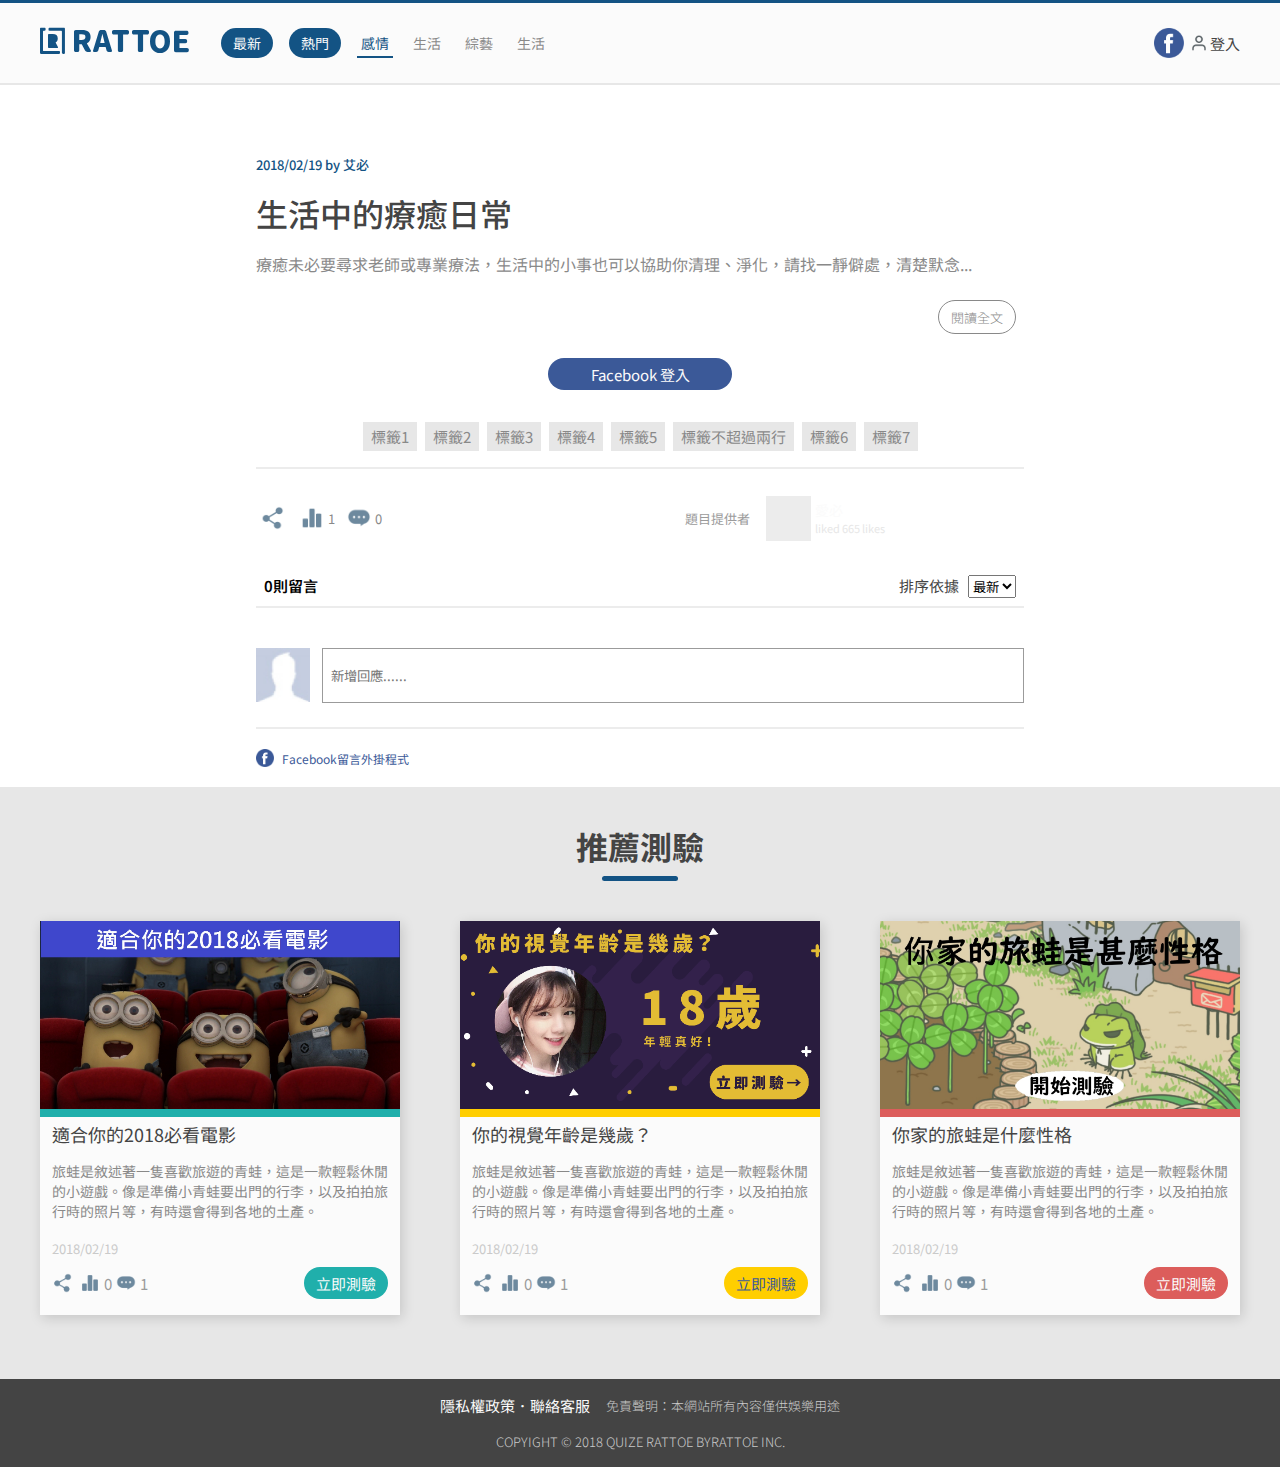
==== content.html @ cff1112a "電腦版樣式大致完成" ====
<!DOCTYPE html>
<html lang="zh-Hant-TW">
<head>
    <meta charset="UTF-8">
    <meta http-equiv="X-UA-Compatible" content="IE=edge">
    <meta name="viewport" content="width=device-width, initial-scale=1.0">
    <title>inner</title>
    <link rel="stylesheet" href="./css/index.css" />
    <link rel="stylesheet" href="./css/content.css" />
    <script src="https://ajax.googleapis.com/ajax/libs/jquery/1.11.3/jquery.min.js"></script>
</head>
<body>
    
    <header id="pageHeader"></header>
    <main class="inner-content">
        <div class="article-area">
            <div class="img-frame">
                <img src="./image/assets/pic_l.png" alt="">
            </div>
            <div class="content-info">
                <div class="date">2018/02/19 by 艾必</div>
                <h2>生活中的療癒日常</h2>
                <p>療癒未必要尋求老師或專業療法，生活中的小事也可以協助你清理、淨化，請找一靜僻處，清楚默念...</p>
                <div class="btn-area">
                    <div class="outline-btn">閱讀全文</div>
                </div>
                <div class="btn-area center">
                    <div class="solid-btn blue">Facebook 登入</div>
                </div>
                <div class="tag-area">
                    <span class="tag">標籤1</span>
                    <span class="tag">標籤2</span>
                    <span class="tag">標籤3</span>
                    <span class="tag">標籤4</span>
                    <span class="tag">標籤5</span>
                    <span class="tag">標籤不超過兩行</span>
                    <span class="tag">標籤6</span>
                    <span class="tag">標籤7</span>
                </div>
                <div class="action-area">
                    <div class="interact-btn-area">
                        <div class="fn-btn share">
                            <img src="./image/assets/share_icon.png" alt="">
                        </div>
                        <div class="fn-btn share">
                            <img src="./image/assets/rank_icon.png" alt="">
                            <span>1</span>
                        </div>
                        <div class="fn-btn share">
                            <img src="./image/assets/comments_icon.png" alt="">
                            <span>0</span>
                        </div>
                    </div>
                    <div class="provider">
                        <span class="title">題目提供者</span>
                        <div class="img-info">
                            <div class="p-icon">

                            </div>
                            <div class="name-info">
                                <div class="name">愛必</div>
                                <div class="like-btn">
                                    <span>liked</span>
                                    <span>665 likes</span>
                                </div>
                            </div>
                        </div>
                    </div>
                </div>
                <div class="review-area">
                    <div class="title-filter">
                        <div class="number">0則留言</div>
                        <div class="filter-area">
                            <span>排序依據</span>
                            <select name="" id="">
                                <option value="">最新</option>
                            </select>
                        </div>
                    </div>
                    <div class="review-list">
                        <div class="one-list">
                            <div class="img-wrap">
                                <img src="./image/assets/fb_userimg.png" alt="">
                            </div>
                            <input class="review-text" type="text" placeholder="新增回應......">
                        </div>
                    </div>
                    <div class="plugin-name">
                        <img src="./image/assets/fb_icon.png" alt="">
                        <span>Facebook留言外掛程式</span>
                    </div>
                </div>
            </div>
        </div>
        <div class="recommand-area">
            <div class="area-title">
                <h2>推薦測驗</h2>
            </div>
            <div class="main-container">
            <section class="one-section middle">
                <div class="card">
                    <div class="img-frame">
                        <img src="./image/post_cover/post_cover_05.png" alt="">
                    </div>
                    <div class="info">
                        <div class="card-title">適合你的2018必看電影</div>
                        <p class="content">
                            旅蛙是敘述著一隻喜歡旅遊的青蛙，這是一款輕鬆休閒的小遊戲。像是準備小青蛙要出門的行李，以及拍拍旅行時的照片等，有時還會得到各地的土產。
                        </p>
                        <span class="date">2018/02/19</span>
                        <div class="more-area">
                            <div class="detail-wrap">
                                <div class="action-btn">
                                    <img src="./image/assets/share_icon.png" alt="">
                                </div>
                                <div class="action-btn">
                                    <img src="./image/assets/rank_icon.png" alt="">
                                    <span>0</span>
                                </div>
                                <div class="action-btn">
                                    <img src="./image/assets/comments_icon.png" alt="">
                                    <span>1</span>
                                </div>
                            </div>
                            <div class="solid-btn">立即測驗</div>
                        </div>
                    </div>
                </div>
                <div class="card">
                    <div class="img-frame">
                        <img src="./image/post_cover/post_cover_02.png" alt="">
                    </div>
                    <div class="info">
                        <div class="card-title">你的視覺年齡是幾歲？</div>
                        <p class="content">
                            旅蛙是敘述著一隻喜歡旅遊的青蛙，這是一款輕鬆休閒的小遊戲。像是準備小青蛙要出門的行李，以及拍拍旅行時的照片等，有時還會得到各地的土產。
                        </p>
                        <span class="date">2018/02/19</span>
                        <div class="more-area">
                            <div class="detail-wrap">
                                <div class="action-btn">
                                    <img src="./image/assets/share_icon.png" alt="">
                                </div>
                                <div class="action-btn">
                                    <img src="./image/assets/rank_icon.png" alt="">
                                    <span>0</span>
                                </div>
                                <div class="action-btn">
                                    <img src="./image/assets/comments_icon.png" alt="">
                                    <span>1</span>
                                </div>
                            </div>
                            <div class="solid-btn yellow">立即測驗</div>
                        </div>
                    </div>
                </div>
                <div class="card">
                    <div class="img-frame">
                        <img src="./image/post_cover/post_cover_03.png" alt="">
                    </div>
                    <div class="info">
                        <div class="card-title">你家的旅蛙是什麼性格</div>
                        <p class="content">
                            旅蛙是敘述著一隻喜歡旅遊的青蛙，這是一款輕鬆休閒的小遊戲。像是準備小青蛙要出門的行李，以及拍拍旅行時的照片等，有時還會得到各地的土產。
                        </p>
                        <span class="date">2018/02/19</span>
                        <div class="more-area">
                            <div class="detail-wrap">
                                <div class="action-btn">
                                    <img src="./image/assets/share_icon.png" alt="">
                                </div>
                                <div class="action-btn">
                                    <img src="./image/assets/rank_icon.png" alt="">
                                    <span>0</span>
                                </div>
                                <div class="action-btn">
                                    <img src="./image/assets/comments_icon.png" alt="">
                                    <span>1</span>
                                </div>
                            </div>
                            <div class="red solid-btn">立即測驗</div>
                        </div>
                    </div>
                </div>
            </section>
            </div>
        </div>
    </main>
    <footer id="pageFooter"></footer>
    
</body>

<script>
    console.log("AA");
    $(document).ready(function(){
        $("#pageHeader").load("header.html");
        $("#pageFooter").load("footer.html");
    });
      
  </script>
</html>
---- css/index.css ----
@import url("https://fonts.googleapis.com/css2?family=Noto+Sans+TC:wght@300;400;500;700&display=swap");
* {
  font-family: 'Noto Sans TC', sans-serif;
}

body {
  margin: 0;
  -webkit-box-sizing: border-box;
          box-sizing: border-box;
}

header {
  border-top: 3px solid #135384;
  background-color: #FBFBFB;
  display: -webkit-box;
  display: -ms-flexbox;
  display: flex;
  -webkit-box-pack: center;
      -ms-flex-pack: center;
          justify-content: center;
  -webkit-box-shadow: 0px 2px 0px #E7E7E7;
          box-shadow: 0px 2px 0px #E7E7E7;
  height: 80px;
}

header .header-wrap {
  width: 100%;
  max-width: 1200px;
  display: -webkit-box;
  display: -ms-flexbox;
  display: flex;
  -webkit-box-align: center;
      -ms-flex-align: center;
          align-items: center;
  -webkit-box-pack: justify;
      -ms-flex-pack: justify;
          justify-content: space-between;
  padding: 0 8px;
}

header .header-wrap .logo-nav-wrap {
  display: -webkit-box;
  display: -ms-flexbox;
  display: flex;
  -webkit-box-align: center;
      -ms-flex-align: center;
          align-items: center;
}

@media (max-width: 768px) {
  header .header-wrap .logo-nav-wrap {
    width: calc(100% - 28px);
    -webkit-box-pack: center;
        -ms-flex-pack: center;
            justify-content: center;
  }
}

header .header-wrap .function-menu {
  display: -webkit-box;
  display: -ms-flexbox;
  display: flex;
  -webkit-box-align: center;
      -ms-flex-align: center;
          align-items: center;
}

header .logo-nav-wrap .logo-frame {
  margin-right: 32px;
}

@media (max-width: 768px) {
  header .logo-nav-wrap .logo-frame {
    margin: 0;
  }
}

header .logo-nav-wrap .nav ul.nav-list {
  padding-left: 0;
  list-style: none;
  display: -webkit-box;
  display: -ms-flexbox;
  display: flex;
}

header .logo-nav-wrap .nav ul.nav-list li.nav-list-item {
  display: -webkit-box;
  display: -ms-flexbox;
  display: flex;
  -webkit-box-align: center;
      -ms-flex-align: center;
          align-items: center;
  height: 30px;
  font-size: 14px;
  padding: 0 4px;
  color: #898989;
}

header .logo-nav-wrap .nav ul.nav-list li.nav-list-item + .nav-list-item {
  margin-left: 16px;
}

header .logo-nav-wrap .nav ul.nav-list li.nav-list-item.active {
  color: #135384;
  position: relative;
}

header .logo-nav-wrap .nav ul.nav-list li.nav-list-item.active::after {
  content: '';
  display: inline-block;
  width: 100%;
  height: 2px;
  background: #135384;
  position: absolute;
  bottom: 0px;
  left: 0;
}

header .logo-nav-wrap .nav ul.nav-list li.nav-list-item.solid-btn {
  background: #135384;
  color: #FBFBFB;
  padding: 0 12px;
  border-radius: 50px;
}

@media (max-width: 768px) {
  header .logo-nav-wrap .nav {
    display: none;
  }
}

header .function-menu .hamburger {
  display: -webkit-box;
  display: -ms-flexbox;
  display: flex;
  -webkit-box-orient: vertical;
  -webkit-box-direction: normal;
      -ms-flex-direction: column;
          flex-direction: column;
  -webkit-box-pack: justify;
      -ms-flex-pack: justify;
          justify-content: space-between;
  -webkit-box-align: end;
      -ms-flex-align: end;
          align-items: flex-end;
  width: 24px;
  height: 24px;
  display: none;
}

header .function-menu .hamburger .middle-line {
  display: inline-block;
  height: 3px;
  width: 16px;
  background-color: #135384;
  border-radius: 50px;
}

header .function-menu .hamburger::before, header .function-menu .hamburger::after {
  content: '';
  display: inline-block;
  height: 3px;
  width: 24px;
  border-radius: 50px;
  background-color: #135384;
}

@media (max-width: 768px) {
  header .function-menu .hamburger {
    display: -webkit-box;
    display: -ms-flexbox;
    display: flex;
  }
}

header .function-menu .fb-login-btn {
  width: 30px;
  margin-right: 8px;
  display: -webkit-box;
  display: -ms-flexbox;
  display: flex;
  -webkit-box-align: center;
      -ms-flex-align: center;
          align-items: center;
}

header .function-menu .fb-login-btn img {
  max-width: 100%;
}

@media (max-width: 768px) {
  header .function-menu .fb-login-btn {
    display: none;
  }
}

header .function-menu .user-login-btn {
  display: -webkit-box;
  display: -ms-flexbox;
  display: flex;
  -webkit-box-align: center;
      -ms-flex-align: center;
          align-items: center;
  color: #444444;
  font-size: 15px;
}

header .function-menu .user-login-btn img {
  height: 16px;
  margin-right: 4px;
}

@media (max-width: 768px) {
  header .function-menu .user-login-btn {
    display: none;
  }
}

* {
  font-family: 'Noto Sans TC', sans-serif;
}

body {
  margin: 0;
  -webkit-box-sizing: border-box;
          box-sizing: border-box;
}

footer {
  background-color: #444444;
  display: -webkit-box;
  display: -ms-flexbox;
  display: flex;
  -webkit-box-pack: center;
      -ms-flex-pack: center;
          justify-content: center;
  -webkit-box-align: center;
      -ms-flex-align: center;
          align-items: center;
}

footer .footer-wrap {
  display: -webkit-box;
  display: -ms-flexbox;
  display: flex;
  -webkit-box-orient: vertical;
  -webkit-box-direction: normal;
      -ms-flex-direction: column;
          flex-direction: column;
  -webkit-box-align: center;
      -ms-flex-align: center;
          align-items: center;
  -webkit-box-pack: center;
      -ms-flex-pack: center;
          justify-content: center;
  color: #CACACA;
  padding: 16px;
}

footer .announce {
  display: -webkit-box;
  display: -ms-flexbox;
  display: flex;
  -webkit-box-align: center;
      -ms-flex-align: center;
          align-items: center;
  margin-bottom: 16px;
}

footer .announce .policy {
  font-size: 15px;
  margin-right: 16px;
  color: #FBFBFB;
}

footer .announce .statement {
  font-weight: 300;
  font-size: 13px;
}

footer .copy-right {
  font-weight: 300;
  font-size: 13px;
}

* {
  font-family: 'Noto Sans TC', sans-serif;
}

body {
  margin: 0;
  -webkit-box-sizing: border-box;
          box-sizing: border-box;
}

.main-container {
  display: -webkit-box;
  display: -ms-flexbox;
  display: flex;
  -webkit-box-orient: vertical;
  -webkit-box-direction: normal;
      -ms-flex-direction: column;
          flex-direction: column;
  -webkit-box-pack: center;
      -ms-flex-pack: center;
          justify-content: center;
  -webkit-box-align: center;
      -ms-flex-align: center;
          align-items: center;
  width: 100%;
  height: -webkit-fit-content;
  height: -moz-fit-content;
  height: fit-content;
  padding: 32px 0;
  background-color: #E7E7E7;
}

.main-container .one-section {
  width: 100%;
  max-width: 1200px;
  display: -webkit-box;
  display: -ms-flexbox;
  display: flex;
}

.main-container .one-section + .one-section {
  margin-top: 5%;
}

.main-container .one-section.top {
  position: relative;
  -webkit-box-shadow: 2px 3px 12px rgba(0, 0, 0, 0.15);
          box-shadow: 2px 3px 12px rgba(0, 0, 0, 0.15);
}

.main-container .one-section.top .img-area {
  width: 70%;
  background-image: url(../image/post_cover/post_cover_03.png);
  background-size: cover;
  background-repeat: no-repeat;
}

.main-container .one-section.top .info-area {
  display: -webkit-box;
  display: -ms-flexbox;
  display: flex;
  -webkit-box-orient: vertical;
  -webkit-box-direction: normal;
      -ms-flex-direction: column;
          flex-direction: column;
  width: 30%;
  padding: 16px;
  background-color: #FBFBFB;
}

.main-container .one-section.top .info-area h2 {
  margin: 0;
  padding: 0 0 8px 0;
  color: #444444;
  border-bottom: 1px solid #CACACA;
  font-weight: 500;
}

.main-container .one-section.top .info-area p {
  color: #9B9B9B;
  margin: 12px 0;
  height: 130px;
}

.main-container .one-section.top .info-area .time-mark {
  color: #CACACA;
  font-size: 14px;
}

.main-container .one-section.top .info-area .tag-area {
  display: -webkit-box;
  display: -ms-flexbox;
  display: flex;
  -ms-flex-wrap: wrap;
      flex-wrap: wrap;
  padding: 8px 0 4px 0;
}

.main-container .one-section.top .info-area .tag-area .tag {
  color: #9B9B9B;
  border: 1px solid;
  font-size: 13px;
  padding: 4px 8px;
  margin: 0 4px 4px 0;
}

.main-container .one-section.top .info-area .more-area {
  display: -webkit-box;
  display: -ms-flexbox;
  display: flex;
  -webkit-box-pack: justify;
      -ms-flex-pack: justify;
          justify-content: space-between;
  -webkit-box-align: center;
      -ms-flex-align: center;
          align-items: center;
  margin-top: 8px;
}

.main-container .one-section.top .info-area .more-area .detail-wrap {
  display: -webkit-box;
  display: -ms-flexbox;
  display: flex;
}

.main-container .one-section.top .info-area .more-area .detail-wrap .action-btn {
  display: -webkit-box;
  display: -ms-flexbox;
  display: flex;
  -webkit-box-align: center;
      -ms-flex-align: center;
          align-items: center;
  color: #9B9B9B;
  font-size: 15px;
  margin-right: 4px;
}

.main-container .one-section.top .info-area .more-area .detail-wrap .action-btn img {
  width: 20px;
  margin-right: 4px;
}

.main-container .one-section.top .info-area .more-area .navy-solid-btn {
  font-size: 15px;
  display: -webkit-box;
  display: -ms-flexbox;
  display: flex;
  height: 28px;
  -webkit-box-align: center;
      -ms-flex-align: center;
          align-items: center;
  -webkit-box-pack: center;
      -ms-flex-pack: center;
          justify-content: center;
  padding: 2px 12px;
  border-radius: 50px;
  background-color: #135384;
  color: #FBFBFB;
}

.main-container .one-section.top .slider-page {
  display: -webkit-box;
  display: -ms-flexbox;
  display: flex;
  position: absolute;
  left: 55%;
  bottom: 4%;
}

.main-container .one-section.top .slider-page .dot {
  display: inline-block;
  width: 8px;
  height: 8px;
  background: #FBFBFB;
  border-radius: 50px;
}

.main-container .one-section.top .slider-page .dot + .dot {
  margin-left: 8px;
}

.main-container .one-section.top .slider-page .dot.active {
  background: #898989;
}

.main-container .one-section.middle {
  -webkit-box-pack: justify;
      -ms-flex-pack: justify;
          justify-content: space-between;
}

.main-container .one-section.middle .card {
  -webkit-box-shadow: 2px 3px 12px rgba(0, 0, 0, 0.15);
          box-shadow: 2px 3px 12px rgba(0, 0, 0, 0.15);
  background: #FBFBFB;
  width: 30%;
  padding: 0 0 12px 0;
}

.main-container .one-section.middle .card .img-frame {
  height: 188px;
}

.main-container .one-section.middle .card .img-frame img {
  width: 100%;
  height: 100%;
}

.main-container .one-section.middle .card .info {
  padding: 4px 12px;
}

.main-container .one-section.middle .card .info .card-title {
  color: #444444;
  font-size: 18px;
}

.main-container .one-section.middle .card .info .content {
  color: #898989;
  font-size: 14px;
}

.main-container .one-section.middle .card .info .date {
  color: #CACACA;
  font-size: 13px;
}

.main-container .one-section.middle .card .info .more-area {
  display: -webkit-box;
  display: -ms-flexbox;
  display: flex;
  -webkit-box-pack: justify;
      -ms-flex-pack: justify;
          justify-content: space-between;
  -webkit-box-align: center;
      -ms-flex-align: center;
          align-items: center;
  margin-top: 8px;
}

.main-container .one-section.middle .card .info .more-area .detail-wrap {
  display: -webkit-box;
  display: -ms-flexbox;
  display: flex;
}

.main-container .one-section.middle .card .info .more-area .detail-wrap .action-btn {
  display: -webkit-box;
  display: -ms-flexbox;
  display: flex;
  -webkit-box-align: center;
      -ms-flex-align: center;
          align-items: center;
  color: #9B9B9B;
  font-size: 15px;
  margin-right: 4px;
}

.main-container .one-section.middle .card .info .more-area .detail-wrap .action-btn img {
  width: 20px;
  margin-right: 4px;
}

.main-container .one-section.middle .card .info .more-area .solid-btn {
  font-size: 15px;
  display: -webkit-box;
  display: -ms-flexbox;
  display: flex;
  height: 28px;
  -webkit-box-align: center;
      -ms-flex-align: center;
          align-items: center;
  -webkit-box-pack: center;
      -ms-flex-pack: center;
          justify-content: center;
  padding: 2px 12px;
  border-radius: 50px;
  background-color: #20AFAB;
  color: #FBFBFB;
}

.main-container .one-section.middle .card .info .more-area .solid-btn.red {
  background-color: #DC5D5B;
  color: #FBFBFB;
}

.main-container .one-section.middle .card .info .more-area .solid-btn.yellow {
  background-color: #FFCE00;
  color: #3B5998;
}

.main-container .one-section.middle .card:first-child .info {
  border-top: 8px solid #20AFAB;
}

.main-container .one-section.middle .card:nth-child(2) .info {
  border-top: 8px solid #FFCE00;
}

.main-container .one-section.middle .card:nth-child(3) .info {
  border-top: 8px solid #DC5D5B;
}

.main-container .one-section.third {
  display: -webkit-box;
  display: -ms-flexbox;
  display: flex;
  -webkit-box-pack: justify;
      -ms-flex-pack: justify;
          justify-content: space-between;
}

.main-container .one-section.third .md-card {
  -webkit-box-shadow: 2px 3px 12px rgba(0, 0, 0, 0.15);
          box-shadow: 2px 3px 12px rgba(0, 0, 0, 0.15);
  display: -webkit-box;
  display: -ms-flexbox;
  display: flex;
  -webkit-box-orient: vertical;
  -webkit-box-direction: normal;
      -ms-flex-direction: column;
          flex-direction: column;
  background-color: #FBFBFB;
  padding: 0 0 12px 0;
  width: 47.5%;
}

.main-container .one-section.third .md-card .img-frame {
  width: 100%;
  height: 300px;
}

.main-container .one-section.third .md-card .img-frame img {
  width: 100%;
  height: 100%;
}

.main-container .one-section.third .md-card .info {
  padding: 4px 12px;
}

.main-container .one-section.third .md-card .info .card-title {
  color: #444444;
  font-size: 18px;
}

.main-container .one-section.third .md-card .info .content {
  color: #898989;
  font-size: 14px;
}

.main-container .one-section.third .md-card .info .date {
  color: #CACACA;
  font-size: 13px;
}

.main-container .one-section.third .md-card .info .more-area {
  display: -webkit-box;
  display: -ms-flexbox;
  display: flex;
  -webkit-box-pack: justify;
      -ms-flex-pack: justify;
          justify-content: space-between;
  -webkit-box-align: center;
      -ms-flex-align: center;
          align-items: center;
  margin-top: 8px;
}

.main-container .one-section.third .md-card .info .more-area .detail-wrap {
  display: -webkit-box;
  display: -ms-flexbox;
  display: flex;
}

.main-container .one-section.third .md-card .info .more-area .detail-wrap .action-btn {
  display: -webkit-box;
  display: -ms-flexbox;
  display: flex;
  -webkit-box-align: center;
      -ms-flex-align: center;
          align-items: center;
  color: #9B9B9B;
  font-size: 15px;
  margin-right: 4px;
}

.main-container .one-section.third .md-card .info .more-area .detail-wrap .action-btn img {
  width: 20px;
  margin-right: 4px;
}

.main-container .one-section.third .md-card .info .more-area .solid-btn {
  font-size: 15px;
  display: -webkit-box;
  display: -ms-flexbox;
  display: flex;
  height: 28px;
  -webkit-box-align: center;
      -ms-flex-align: center;
          align-items: center;
  -webkit-box-pack: center;
      -ms-flex-pack: center;
          justify-content: center;
  padding: 2px 12px;
  border-radius: 50px;
  background-color: #20AFAB;
  color: #FBFBFB;
}

.main-container .one-section.third .md-card .info .more-area .solid-btn.red {
  background-color: #DC5D5B;
  color: #FBFBFB;
}

.main-container .one-section.third .md-card .info .more-area .solid-btn.yellow {
  background-color: #FFCE00;
  color: #3B5998;
}

.main-container .solid-btn-area {
  width: 100%;
  display: -webkit-box;
  display: -ms-flexbox;
  display: flex;
  max-width: 1200px;
  -webkit-box-align: center;
      -ms-flex-align: center;
          align-items: center;
  -webkit-box-pack: center;
      -ms-flex-pack: center;
          justify-content: center;
  height: 50px;
  margin-top: 5%;
}

.main-container .solid-btn-area .solid-btn {
  font-size: 15px;
  display: -webkit-box;
  display: -ms-flexbox;
  display: flex;
  height: 28px;
  -webkit-box-align: center;
      -ms-flex-align: center;
          align-items: center;
  -webkit-box-pack: center;
      -ms-flex-pack: center;
          justify-content: center;
  padding: 2px 12px;
  border-radius: 50px;
  font-size: 18px;
  color: #FBFBFB;
  background: #135384;
  padding: 4px 16px;
  width: 100%;
  max-width: 180px;
}
/*# sourceMappingURL=index.css.map */
---- css/content.css ----
* {
  font-family: 'Noto Sans TC', sans-serif;
}

body {
  margin: 0;
  -webkit-box-sizing: border-box;
          box-sizing: border-box;
}

header {
  border-top: 3px solid #135384;
  background-color: #FBFBFB;
  display: -webkit-box;
  display: -ms-flexbox;
  display: flex;
  -webkit-box-pack: center;
      -ms-flex-pack: center;
          justify-content: center;
  -webkit-box-shadow: 0px 2px 0px #E7E7E7;
          box-shadow: 0px 2px 0px #E7E7E7;
  height: 80px;
}

header .header-wrap {
  width: 100%;
  max-width: 1200px;
  display: -webkit-box;
  display: -ms-flexbox;
  display: flex;
  -webkit-box-align: center;
      -ms-flex-align: center;
          align-items: center;
  -webkit-box-pack: justify;
      -ms-flex-pack: justify;
          justify-content: space-between;
  padding: 0 8px;
}

header .header-wrap .logo-nav-wrap {
  display: -webkit-box;
  display: -ms-flexbox;
  display: flex;
  -webkit-box-align: center;
      -ms-flex-align: center;
          align-items: center;
}

@media (max-width: 768px) {
  header .header-wrap .logo-nav-wrap {
    width: calc(100% - 28px);
    -webkit-box-pack: center;
        -ms-flex-pack: center;
            justify-content: center;
  }
}

header .header-wrap .function-menu {
  display: -webkit-box;
  display: -ms-flexbox;
  display: flex;
  -webkit-box-align: center;
      -ms-flex-align: center;
          align-items: center;
}

header .logo-nav-wrap .logo-frame {
  margin-right: 32px;
}

@media (max-width: 768px) {
  header .logo-nav-wrap .logo-frame {
    margin: 0;
  }
}

header .logo-nav-wrap .nav ul.nav-list {
  padding-left: 0;
  list-style: none;
  display: -webkit-box;
  display: -ms-flexbox;
  display: flex;
}

header .logo-nav-wrap .nav ul.nav-list li.nav-list-item {
  display: -webkit-box;
  display: -ms-flexbox;
  display: flex;
  -webkit-box-align: center;
      -ms-flex-align: center;
          align-items: center;
  height: 30px;
  font-size: 14px;
  padding: 0 4px;
  color: #898989;
}

header .logo-nav-wrap .nav ul.nav-list li.nav-list-item + .nav-list-item {
  margin-left: 16px;
}

header .logo-nav-wrap .nav ul.nav-list li.nav-list-item.active {
  color: #135384;
  position: relative;
}

header .logo-nav-wrap .nav ul.nav-list li.nav-list-item.active::after {
  content: '';
  display: inline-block;
  width: 100%;
  height: 2px;
  background: #135384;
  position: absolute;
  bottom: 0px;
  left: 0;
}

header .logo-nav-wrap .nav ul.nav-list li.nav-list-item.solid-btn {
  background: #135384;
  color: #FBFBFB;
  padding: 0 12px;
  border-radius: 50px;
}

@media (max-width: 768px) {
  header .logo-nav-wrap .nav {
    display: none;
  }
}

header .function-menu .hamburger {
  display: -webkit-box;
  display: -ms-flexbox;
  display: flex;
  -webkit-box-orient: vertical;
  -webkit-box-direction: normal;
      -ms-flex-direction: column;
          flex-direction: column;
  -webkit-box-pack: justify;
      -ms-flex-pack: justify;
          justify-content: space-between;
  -webkit-box-align: end;
      -ms-flex-align: end;
          align-items: flex-end;
  width: 24px;
  height: 24px;
  display: none;
}

header .function-menu .hamburger .middle-line {
  display: inline-block;
  height: 3px;
  width: 16px;
  background-color: #135384;
  border-radius: 50px;
}

header .function-menu .hamburger::before, header .function-menu .hamburger::after {
  content: '';
  display: inline-block;
  height: 3px;
  width: 24px;
  border-radius: 50px;
  background-color: #135384;
}

@media (max-width: 768px) {
  header .function-menu .hamburger {
    display: -webkit-box;
    display: -ms-flexbox;
    display: flex;
  }
}

header .function-menu .fb-login-btn {
  width: 30px;
  margin-right: 8px;
  display: -webkit-box;
  display: -ms-flexbox;
  display: flex;
  -webkit-box-align: center;
      -ms-flex-align: center;
          align-items: center;
}

header .function-menu .fb-login-btn img {
  max-width: 100%;
}

@media (max-width: 768px) {
  header .function-menu .fb-login-btn {
    display: none;
  }
}

header .function-menu .user-login-btn {
  display: -webkit-box;
  display: -ms-flexbox;
  display: flex;
  -webkit-box-align: center;
      -ms-flex-align: center;
          align-items: center;
  color: #444444;
  font-size: 15px;
}

header .function-menu .user-login-btn img {
  height: 16px;
  margin-right: 4px;
}

@media (max-width: 768px) {
  header .function-menu .user-login-btn {
    display: none;
  }
}

* {
  font-family: 'Noto Sans TC', sans-serif;
}

body {
  margin: 0;
  -webkit-box-sizing: border-box;
          box-sizing: border-box;
}

footer {
  background-color: #444444;
  display: -webkit-box;
  display: -ms-flexbox;
  display: flex;
  -webkit-box-pack: center;
      -ms-flex-pack: center;
          justify-content: center;
  -webkit-box-align: center;
      -ms-flex-align: center;
          align-items: center;
}

footer .footer-wrap {
  display: -webkit-box;
  display: -ms-flexbox;
  display: flex;
  -webkit-box-orient: vertical;
  -webkit-box-direction: normal;
      -ms-flex-direction: column;
          flex-direction: column;
  -webkit-box-align: center;
      -ms-flex-align: center;
          align-items: center;
  -webkit-box-pack: center;
      -ms-flex-pack: center;
          justify-content: center;
  color: #CACACA;
  padding: 16px;
}

footer .announce {
  display: -webkit-box;
  display: -ms-flexbox;
  display: flex;
  -webkit-box-align: center;
      -ms-flex-align: center;
          align-items: center;
  margin-bottom: 16px;
}

footer .announce .policy {
  font-size: 15px;
  margin-right: 16px;
  color: #FBFBFB;
}

footer .announce .statement {
  font-weight: 300;
  font-size: 13px;
}

footer .copy-right {
  font-weight: 300;
  font-size: 13px;
}

* {
  font-family: 'Noto Sans TC', sans-serif;
}

body {
  margin: 0;
  -webkit-box-sizing: border-box;
          box-sizing: border-box;
}

.inner-content {
  margin: 0 auto;
  width: 100%;
  display: -webkit-box;
  display: -ms-flexbox;
  display: flex;
  -webkit-box-orient: vertical;
  -webkit-box-direction: normal;
      -ms-flex-direction: column;
          flex-direction: column;
  -webkit-box-align: center;
      -ms-flex-align: center;
          align-items: center;
}

.inner-content .article-area {
  width: 100%;
  max-width: 900px;
  padding: 32px 0 0 0;
  display: -webkit-box;
  display: -ms-flexbox;
  display: flex;
  -webkit-box-orient: vertical;
  -webkit-box-direction: normal;
      -ms-flex-direction: column;
          flex-direction: column;
  -webkit-box-align: center;
      -ms-flex-align: center;
          align-items: center;
}

.inner-content .article-area .img-frame {
  width: 100%;
  height: -webkit-fit-content;
  height: -moz-fit-content;
  height: fit-content;
}

.inner-content .article-area .img-frame img {
  width: 100%;
}

.inner-content .article-area .content-info {
  width: 100%;
  max-width: 768px;
}

.inner-content .article-area .content-info .date {
  color: #135384;
  font-size: 13px;
  font-weight: 500;
  padding: 16px 0;
}

.inner-content .article-area .content-info h2 {
  color: #444444;
  font-size: 32px;
  font-weight: 500;
  margin: 0;
}

.inner-content .article-area .content-info p {
  color: #898989;
  font-weight: 400;
}

.inner-content .article-area .content-info .btn-area {
  display: -webkit-box;
  display: -ms-flexbox;
  display: flex;
  -webkit-box-orient: vertical;
  -webkit-box-direction: normal;
      -ms-flex-direction: column;
          flex-direction: column;
  -webkit-box-align: end;
      -ms-flex-align: end;
          align-items: flex-end;
  padding: 8px;
}

.inner-content .article-area .content-info .btn-area > div {
  font-size: 15px;
  display: -webkit-box;
  display: -ms-flexbox;
  display: flex;
  height: 28px;
  -webkit-box-align: center;
      -ms-flex-align: center;
          align-items: center;
  -webkit-box-pack: center;
      -ms-flex-pack: center;
          justify-content: center;
  padding: 2px 12px;
  border-radius: 50px;
}

.inner-content .article-area .content-info .btn-area .outline-btn {
  border: 1px solid #898989;
  color: #898989;
  font-weight: 300;
  font-size: 13px;
}

.inner-content .article-area .content-info .btn-area.center {
  -webkit-box-align: center;
      -ms-flex-align: center;
          align-items: center;
  padding: 16px 8px;
}

.inner-content .article-area .content-info .btn-area.center .solid-btn {
  background: #3B5998;
  color: #FBFBFB;
  width: 100%;
  max-width: 160px;
}

.inner-content .article-area .content-info .tag-area {
  display: -webkit-box;
  display: -ms-flexbox;
  display: flex;
  -webkit-box-pack: center;
      -ms-flex-pack: center;
          justify-content: center;
  padding: 16px 8px;
  border-bottom: 2px solid #ECECEC;
}

.inner-content .article-area .content-info .tag-area .tag {
  background: #E7E7E7;
  color: #898989;
  font-size: 15px;
  font-weight: 400;
  padding: 4px 8px;
}

.inner-content .article-area .content-info .tag-area .tag + .tag {
  margin-left: 8px;
}

.inner-content .article-area .content-info .action-area {
  display: -webkit-box;
  display: -ms-flexbox;
  display: flex;
  -webkit-box-pack: justify;
      -ms-flex-pack: justify;
          justify-content: space-between;
}

.inner-content .article-area .content-info .action-area .interact-btn-area {
  display: -webkit-box;
  display: -ms-flexbox;
  display: flex;
}

.inner-content .article-area .content-info .action-area .interact-btn-area .fn-btn {
  display: -webkit-box;
  display: -ms-flexbox;
  display: flex;
  -webkit-box-align: center;
      -ms-flex-align: center;
          align-items: center;
  color: #898989;
  font-size: 13px;
}

.inner-content .article-area .content-info .action-area .interact-btn-area .fn-btn + .fn-btn {
  margin-left: 8px;
}

.inner-content .article-area .content-info .action-area .interact-btn-area img {
  width: 24px;
  padding: 0 4px;
}

.inner-content .article-area .content-info .action-area .provider {
  display: -webkit-box;
  display: -ms-flexbox;
  display: flex;
  -webkit-box-align: center;
      -ms-flex-align: center;
          align-items: center;
  padding: 16px 0;
}

.inner-content .article-area .content-info .action-area .provider .title {
  color: #9B9B9B;
  font-size: 13px;
  margin-right: 8px;
}

.inner-content .article-area .content-info .action-area .provider .img-info {
  width: 100%;
  width: 250px;
  height: 50px;
  background: url(../image/assets/pic_l.png);
  background-size: cover;
  background-repeat: no-repeat;
  display: -webkit-box;
  display: -ms-flexbox;
  display: flex;
  -webkit-box-align: center;
      -ms-flex-align: center;
          align-items: center;
  padding: 8px;
}

.inner-content .article-area .content-info .action-area .provider .img-info .p-icon {
  background: #ECECEC;
  display: -webkit-box;
  display: -ms-flexbox;
  display: flex;
  width: 45px;
  height: 45px;
}

.inner-content .article-area .content-info .action-area .provider .img-info .name-info {
  margin-left: 4px;
}

.inner-content .article-area .content-info .action-area .provider .img-info .name-info .name {
  color: #FBFBFB;
  font-size: 14px;
}

.inner-content .article-area .content-info .action-area .provider .img-info .name-info .like-btn {
  color: #E7E7E7;
  font-size: 11px;
}

.inner-content .article-area .content-info .review-area .title-filter {
  display: -webkit-box;
  display: -ms-flexbox;
  display: flex;
  -webkit-box-pack: justify;
      -ms-flex-pack: justify;
          justify-content: space-between;
  border-bottom: 2px solid #ECECEC;
  padding: 8px;
}

.inner-content .article-area .content-info .review-area .title-filter .number {
  font-weight: 600;
  font-size: 15px;
}

.inner-content .article-area .content-info .review-area .title-filter .filter-area {
  color: #444444;
  font-size: 15px;
}

.inner-content .article-area .content-info .review-area .title-filter .filter-area select {
  margin-left: 6px;
}

.inner-content .article-area .content-info .review-area .review-list {
  margin-top: 16px;
  padding: 16px 0;
  border-bottom: 2px solid #ECECEC;
}

.inner-content .article-area .content-info .review-area .review-list .one-list {
  display: -webkit-box;
  display: -ms-flexbox;
  display: flex;
  padding: 8px 0;
}

.inner-content .article-area .content-info .review-area .review-list .one-list .img-wrap {
  width: 55px;
  height: 55px;
  margin-right: 12px;
}

.inner-content .article-area .content-info .review-area .review-list .one-list .img-wrap img {
  width: 100%;
}

.inner-content .article-area .content-info .review-area .review-list .one-list .review-text {
  width: calc(100% - 67px);
  border: 1px solid #9B9B9B;
  padding: 0 8px;
}

.inner-content .article-area .content-info .plugin-name {
  height: 18px;
  font-size: 12px;
  color: #3B5998;
  display: -webkit-box;
  display: -ms-flexbox;
  display: flex;
  -webkit-box-align: center;
      -ms-flex-align: center;
          align-items: center;
  padding: 8px 0;
  margin: 12px 0;
}

.inner-content .article-area .content-info .plugin-name img {
  height: 100%;
  margin-right: 8px;
}

.inner-content .recommand-area {
  width: 100%;
  background-color: #E7E7E7;
  padding: 16px 16px 32px 16px;
}

.inner-content .recommand-area .area-title {
  display: -webkit-box;
  display: -ms-flexbox;
  display: flex;
  -webkit-box-pack: center;
      -ms-flex-pack: center;
          justify-content: center;
  padding: 8px 0;
}

.inner-content .recommand-area .area-title h2 {
  color: #444444;
  margin: 0;
  font-size: 32px;
  text-align: center;
  width: -webkit-fit-content;
  width: -moz-fit-content;
  width: fit-content;
  position: relative;
  padding: 12px;
}

.inner-content .recommand-area .area-title h2::after {
  content: '';
  display: inline-block;
  height: 5px;
  border-radius: 50px;
  background: #135384;
  position: absolute;
  left: 25%;
  bottom: 0;
  width: 50%;
}
/*# sourceMappingURL=content.css.map */
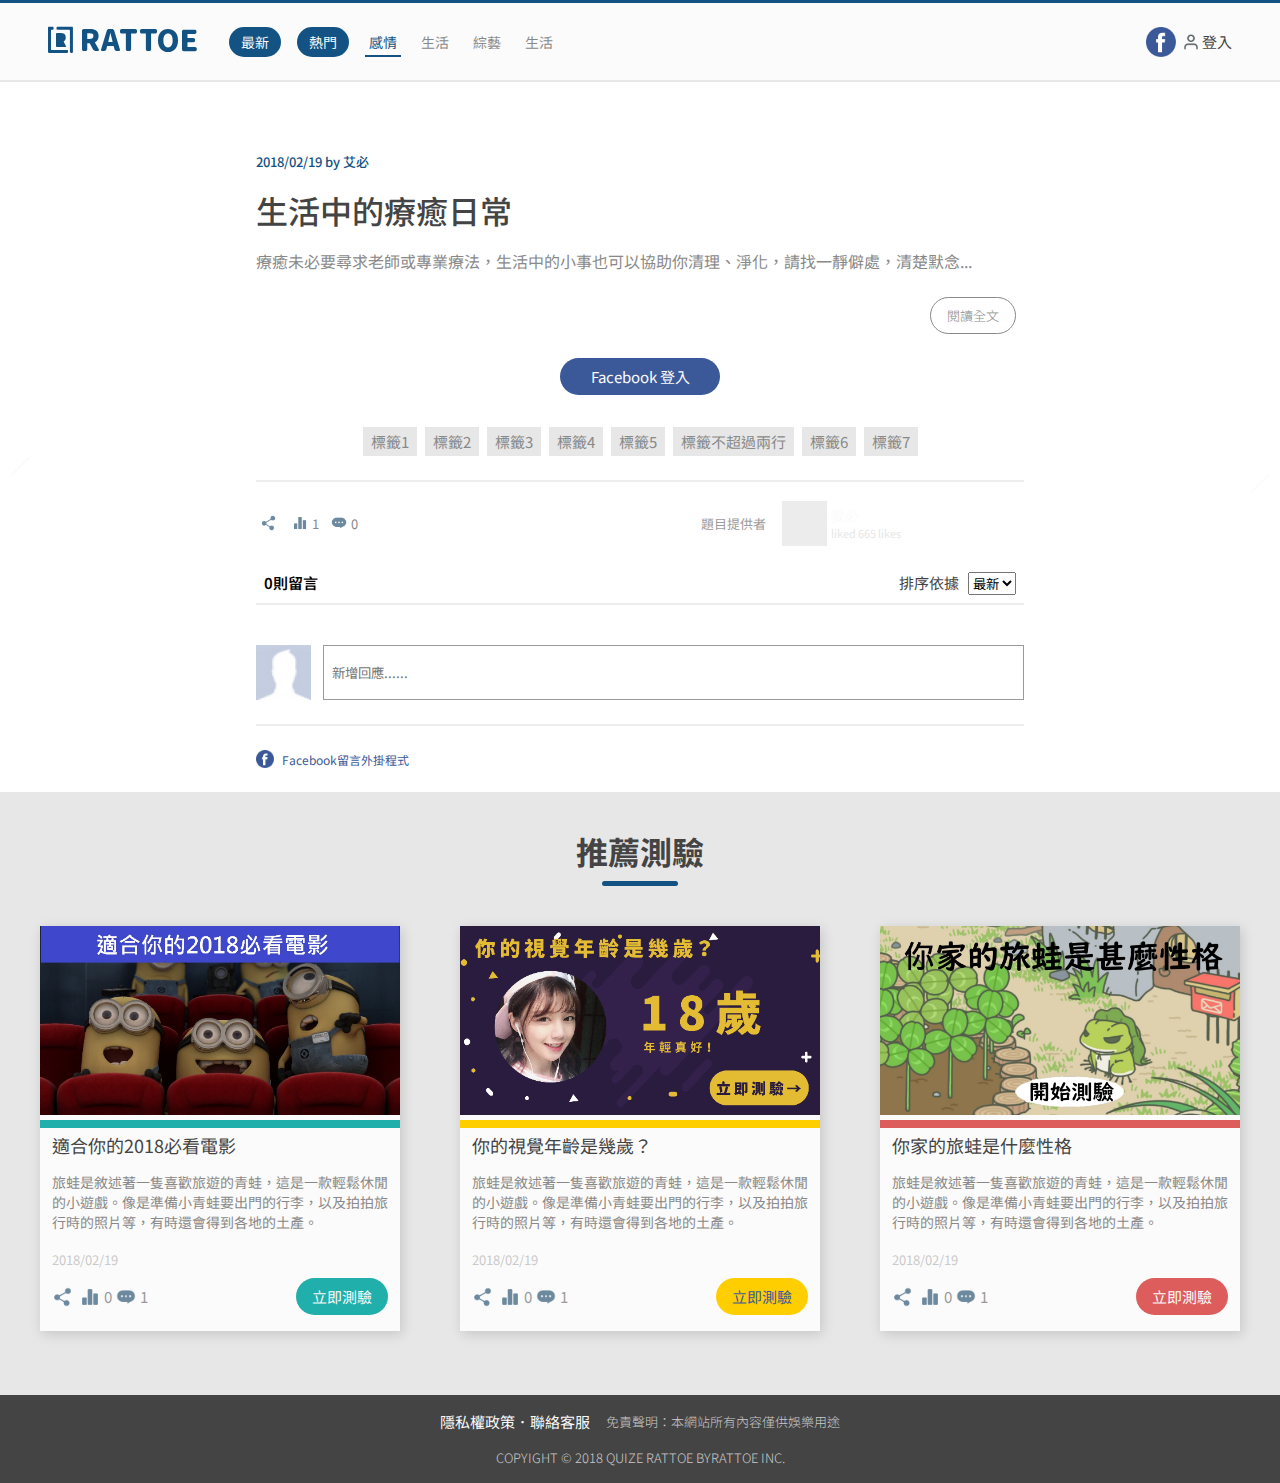
==== commit d2ed125d: "mobile 選單修正 分開建立js檔案位置 建立連結" ====
--- a/content.html
+++ b/content.html
@@ -24,6 +24,13 @@
                 <div class="btn-area">
                     <div class="outline-btn">閱讀全文</div>
                 </div>
+                <div class="mobile-text-area">
+                    <div class="name-label">
+                        <label for="fullName">輸入全名：</label>
+                        <input name="fullName" type="text">
+                    </div>
+                    <div class="solid-btn navy lg">觀看結果</div>
+                </div>
                 <div class="btn-area center">
                     <div class="solid-btn blue">Facebook 登入</div>
                 </div>
@@ -92,6 +99,8 @@
                 </div>
             </div>
         </div>
+        <div class="arrow left"></div>
+        <div class="arrow right"></div>
         <div class="recommand-area">
             <div class="area-title">
                 <h2>推薦測驗</h2>
--- a/css/index.css
+++ b/css/index.css
@@ -1,12 +1,12 @@
 @import url("https://fonts.googleapis.com/css2?family=Noto+Sans+TC:wght@300;400;500;700&display=swap");
 * {
   font-family: 'Noto Sans TC', sans-serif;
+  -webkit-box-sizing: border-box;
+          box-sizing: border-box;
 }
 
 body {
   margin: 0;
-  -webkit-box-sizing: border-box;
-          box-sizing: border-box;
 }
 
 header {
@@ -123,10 +123,101 @@
   border-radius: 50px;
 }
 
+header .logo-nav-wrap .nav ul.nav-list li.nav-list-item.fb {
+  display: none;
+}
+
 @media (max-width: 768px) {
   header .logo-nav-wrap .nav {
     display: none;
   }
+}
+
+header .logo-nav-wrap .nav.mobile {
+  -webkit-box-orient: vertical;
+  -webkit-box-direction: normal;
+      -ms-flex-direction: column;
+          flex-direction: column;
+  position: fixed;
+  left: 0;
+  top: 0;
+  margin: 0;
+  width: 100vw;
+  height: 100vh;
+  background-color: #114871de;
+  z-index: 9;
+}
+
+header .logo-nav-wrap .nav.mobile .nav-list {
+  -webkit-box-orient: vertical;
+  -webkit-box-direction: normal;
+      -ms-flex-direction: column;
+          flex-direction: column;
+  -webkit-box-align: center;
+      -ms-flex-align: center;
+          align-items: center;
+}
+
+header .logo-nav-wrap .nav.mobile .nav-list .nav-list-item {
+  color: #FBFBFB;
+  height: 45px;
+  font-size: 17px;
+}
+
+header .logo-nav-wrap .nav.mobile .nav-list .nav-list-item + .nav-list-item {
+  margin: 0;
+}
+
+header .logo-nav-wrap .nav.mobile .nav-list .nav-list-item.solid-btn {
+  border: none;
+  background: transparent;
+}
+
+header .logo-nav-wrap .nav.mobile .nav-list .nav-list-item.active {
+  color: #FBFBFB;
+}
+
+header .logo-nav-wrap .nav.mobile .nav-list .nav-list-item.active::after {
+  background-color: #FBFBFB;
+}
+
+header .logo-nav-wrap .nav.mobile .nav-list .nav-list-item.fb {
+  display: -webkit-box;
+  display: -ms-flexbox;
+  display: flex;
+}
+
+header .logo-nav-wrap .nav.mobile .nav-list .close-btn {
+  display: -webkit-box;
+  display: -ms-flexbox;
+  display: flex;
+  -webkit-box-align: center;
+      -ms-flex-align: center;
+          align-items: center;
+  -webkit-box-pack: center;
+      -ms-flex-pack: center;
+          justify-content: center;
+  width: 30px;
+  height: 30px;
+  position: fixed;
+  cursor: pointer;
+  right: 12px;
+}
+
+header .logo-nav-wrap .nav.mobile .nav-list .close-btn::before, header .logo-nav-wrap .nav.mobile .nav-list .close-btn::after {
+  content: '';
+  display: inline-block;
+  height: 2px;
+  width: 30px;
+  background: #FBFBFB;
+  -webkit-transform: rotateZ(45deg);
+          transform: rotateZ(45deg);
+  position: absolute;
+}
+
+header .logo-nav-wrap .nav.mobile .nav-list .close-btn::after {
+  -webkit-transform: rotateZ(-45deg);
+          transform: rotateZ(-45deg);
 }
 
 header .function-menu .hamburger {
@@ -218,12 +309,12 @@
 
 * {
   font-family: 'Noto Sans TC', sans-serif;
+  -webkit-box-sizing: border-box;
+          box-sizing: border-box;
 }
 
 body {
   margin: 0;
-  -webkit-box-sizing: border-box;
-          box-sizing: border-box;
 }
 
 footer {
@@ -278,6 +369,16 @@
   font-size: 13px;
 }
 
+@media (max-width: 420px) {
+  footer .announce {
+    -webkit-box-orient: vertical;
+    -webkit-box-direction: normal;
+        -ms-flex-direction: column;
+            flex-direction: column;
+    margin: 0;
+  }
+}
+
 footer .copy-right {
   font-weight: 300;
   font-size: 13px;
@@ -285,12 +386,12 @@
 
 * {
   font-family: 'Noto Sans TC', sans-serif;
+  -webkit-box-sizing: border-box;
+          box-sizing: border-box;
 }
 
 body {
   margin: 0;
-  -webkit-box-sizing: border-box;
-          box-sizing: border-box;
 }
 
 .main-container {
@@ -335,9 +436,49 @@
 
 .main-container .one-section.top .img-area {
   width: 70%;
-  background-image: url(../image/post_cover/post_cover_03.png);
-  background-size: cover;
-  background-repeat: no-repeat;
+  margin: 0;
+}
+
+@media (max-width: 1024px) {
+  .main-container .one-section.top .img-area {
+    width: 100%;
+  }
+}
+
+.main-container .one-section.top .img-area img {
+  width: 100%;
+  height: 100%;
+}
+
+.main-container .one-section.top .img-area .slick-dots {
+  width: -webkit-fit-content;
+  width: -moz-fit-content;
+  width: fit-content;
+  position: absolute;
+  right: 5%;
+  bottom: 5%;
+}
+
+.main-container .one-section.top .img-area .slick-dots li button::before {
+  opacity: 1;
+  color: #FBFBFB;
+}
+
+.main-container .one-section.top .img-area .slick-dots li.slick-active button::before {
+  opacity: 1;
+  color: #898989;
+}
+
+@media (max-width: 768px) {
+  .main-container .one-section.top .img-area .slick-dots {
+    bottom: -145px;
+    left: 0;
+    width: 100%;
+  }
+}
+
+.main-container .one-section.top .slick-dotted.slick-slider {
+  margin: 0;
 }
 
 .main-container .one-section.top .info-area {
@@ -361,15 +502,42 @@
   font-weight: 500;
 }
 
+@media (max-width: 768px) {
+  .main-container .one-section.top .info-area h2 {
+    border: none;
+    padding: 0;
+  }
+}
+
 .main-container .one-section.top .info-area p {
   color: #9B9B9B;
   margin: 12px 0;
   height: 130px;
 }
 
+@media (max-width: 1024px) {
+  .main-container .one-section.top .info-area p {
+    height: -webkit-fit-content;
+    height: -moz-fit-content;
+    height: fit-content;
+  }
+}
+
+@media (max-width: 768px) {
+  .main-container .one-section.top .info-area p {
+    display: none;
+  }
+}
+
 .main-container .one-section.top .info-area .time-mark {
   color: #CACACA;
   font-size: 14px;
+}
+
+@media (max-width: 768px) {
+  .main-container .one-section.top .info-area .time-mark {
+    display: none;
+  }
 }
 
 .main-container .one-section.top .info-area .tag-area {
@@ -389,6 +557,12 @@
   margin: 0 4px 4px 0;
 }
 
+@media (max-width: 768px) {
+  .main-container .one-section.top .info-area .tag-area {
+    display: none;
+  }
+}
+
 .main-container .one-section.top .info-area .more-area {
   display: -webkit-box;
   display: -ms-flexbox;
@@ -425,47 +599,52 @@
   margin-right: 4px;
 }
 
+@media (max-width: 768px) {
+  .main-container .one-section.top .info-area .more-area .detail-wrap {
+    display: none;
+  }
+}
+
 .main-container .one-section.top .info-area .more-area .navy-solid-btn {
   font-size: 15px;
   display: -webkit-box;
   display: -ms-flexbox;
   display: flex;
-  height: 28px;
   -webkit-box-align: center;
       -ms-flex-align: center;
           align-items: center;
   -webkit-box-pack: center;
       -ms-flex-pack: center;
           justify-content: center;
-  padding: 2px 12px;
+  padding: 8px 16px;
   border-radius: 50px;
   background-color: #135384;
   color: #FBFBFB;
 }
 
-.main-container .one-section.top .slider-page {
-  display: -webkit-box;
-  display: -ms-flexbox;
-  display: flex;
-  position: absolute;
-  left: 55%;
-  bottom: 4%;
-}
-
-.main-container .one-section.top .slider-page .dot {
-  display: inline-block;
-  width: 8px;
-  height: 8px;
-  background: #FBFBFB;
-  border-radius: 50px;
-}
-
-.main-container .one-section.top .slider-page .dot + .dot {
-  margin-left: 8px;
-}
-
-.main-container .one-section.top .slider-page .dot.active {
-  background: #898989;
+@media (max-width: 768px) {
+  .main-container .one-section.top .info-area .more-area .navy-solid-btn {
+    position: absolute;
+    right: 8px;
+    top: 50%;
+  }
+}
+
+@media (max-width: 1024px) {
+  .main-container .one-section.top .info-area {
+    width: 100%;
+    padding: 8px;
+  }
+}
+
+@media (max-width: 1024px) {
+  .main-container .one-section.top {
+    -webkit-box-orient: vertical;
+    -webkit-box-direction: normal;
+        -ms-flex-direction: column;
+            flex-direction: column;
+    margin-bottom: 48px;
+  }
 }
 
 .main-container .one-section.middle {
@@ -482,13 +661,17 @@
   padding: 0 0 12px 0;
 }
 
-.main-container .one-section.middle .card .img-frame {
-  height: 188px;
+@media (max-width: 768px) {
+  .main-container .one-section.middle .card {
+    width: 100%;
+  }
+  .main-container .one-section.middle .card + .card {
+    margin-top: 24px;
+  }
 }
 
 .main-container .one-section.middle .card .img-frame img {
   width: 100%;
-  height: 100%;
 }
 
 .main-container .one-section.middle .card .info {
@@ -551,14 +734,13 @@
   display: -webkit-box;
   display: -ms-flexbox;
   display: flex;
-  height: 28px;
   -webkit-box-align: center;
       -ms-flex-align: center;
           align-items: center;
   -webkit-box-pack: center;
       -ms-flex-pack: center;
           justify-content: center;
-  padding: 2px 12px;
+  padding: 8px 16px;
   border-radius: 50px;
   background-color: #20AFAB;
   color: #FBFBFB;
@@ -584,6 +766,16 @@
 
 .main-container .one-section.middle .card:nth-child(3) .info {
   border-top: 8px solid #DC5D5B;
+}
+
+@media (max-width: 768px) {
+  .main-container .one-section.middle {
+    -webkit-box-orient: vertical;
+    -webkit-box-direction: normal;
+        -ms-flex-direction: column;
+            flex-direction: column;
+    padding: 8px 16px;
+  }
 }
 
 .main-container .one-section.third {
@@ -680,14 +872,13 @@
   display: -webkit-box;
   display: -ms-flexbox;
   display: flex;
-  height: 28px;
   -webkit-box-align: center;
       -ms-flex-align: center;
           align-items: center;
   -webkit-box-pack: center;
       -ms-flex-pack: center;
           justify-content: center;
-  padding: 2px 12px;
+  padding: 8px 16px;
   border-radius: 50px;
   background-color: #20AFAB;
   color: #FBFBFB;
@@ -701,6 +892,21 @@
 .main-container .one-section.third .md-card .info .more-area .solid-btn.yellow {
   background-color: #FFCE00;
   color: #3B5998;
+}
+
+@media (max-width: 768px) {
+  .main-container .one-section.third {
+    -webkit-box-orient: vertical;
+    -webkit-box-direction: normal;
+        -ms-flex-direction: column;
+            flex-direction: column;
+  }
+}
+
+@media (max-width: 768px) {
+  .main-container .one-section.third {
+    display: none;
+  }
 }
 
 .main-container .solid-btn-area {
@@ -724,14 +930,13 @@
   display: -webkit-box;
   display: -ms-flexbox;
   display: flex;
-  height: 28px;
   -webkit-box-align: center;
       -ms-flex-align: center;
           align-items: center;
   -webkit-box-pack: center;
       -ms-flex-pack: center;
           justify-content: center;
-  padding: 2px 12px;
+  padding: 8px 16px;
   border-radius: 50px;
   font-size: 18px;
   color: #FBFBFB;
@@ -740,4 +945,22 @@
   width: 100%;
   max-width: 180px;
 }
+
+@media (max-width: 768px) {
+  .main-container .solid-btn-area {
+    margin: 5% 0;
+  }
+}
+
+@media (max-width: 1024px) {
+  .main-container {
+    padding: 32px 16px;
+  }
+}
+
+@media (max-width: 576px) {
+  .main-container {
+    padding: 0;
+  }
+}
 /*# sourceMappingURL=index.css.map */--- a/css/content.css
+++ b/css/content.css
@@ -1,11 +1,11 @@
 * {
   font-family: 'Noto Sans TC', sans-serif;
+  -webkit-box-sizing: border-box;
+          box-sizing: border-box;
 }
 
 body {
   margin: 0;
-  -webkit-box-sizing: border-box;
-          box-sizing: border-box;
 }
 
 header {
@@ -122,10 +122,101 @@
   border-radius: 50px;
 }
 
+header .logo-nav-wrap .nav ul.nav-list li.nav-list-item.fb {
+  display: none;
+}
+
 @media (max-width: 768px) {
   header .logo-nav-wrap .nav {
     display: none;
   }
+}
+
+header .logo-nav-wrap .nav.mobile {
+  -webkit-box-orient: vertical;
+  -webkit-box-direction: normal;
+      -ms-flex-direction: column;
+          flex-direction: column;
+  position: fixed;
+  left: 0;
+  top: 0;
+  margin: 0;
+  width: 100vw;
+  height: 100vh;
+  background-color: #114871de;
+  z-index: 9;
+}
+
+header .logo-nav-wrap .nav.mobile .nav-list {
+  -webkit-box-orient: vertical;
+  -webkit-box-direction: normal;
+      -ms-flex-direction: column;
+          flex-direction: column;
+  -webkit-box-align: center;
+      -ms-flex-align: center;
+          align-items: center;
+}
+
+header .logo-nav-wrap .nav.mobile .nav-list .nav-list-item {
+  color: #FBFBFB;
+  height: 45px;
+  font-size: 17px;
+}
+
+header .logo-nav-wrap .nav.mobile .nav-list .nav-list-item + .nav-list-item {
+  margin: 0;
+}
+
+header .logo-nav-wrap .nav.mobile .nav-list .nav-list-item.solid-btn {
+  border: none;
+  background: transparent;
+}
+
+header .logo-nav-wrap .nav.mobile .nav-list .nav-list-item.active {
+  color: #FBFBFB;
+}
+
+header .logo-nav-wrap .nav.mobile .nav-list .nav-list-item.active::after {
+  background-color: #FBFBFB;
+}
+
+header .logo-nav-wrap .nav.mobile .nav-list .nav-list-item.fb {
+  display: -webkit-box;
+  display: -ms-flexbox;
+  display: flex;
+}
+
+header .logo-nav-wrap .nav.mobile .nav-list .close-btn {
+  display: -webkit-box;
+  display: -ms-flexbox;
+  display: flex;
+  -webkit-box-align: center;
+      -ms-flex-align: center;
+          align-items: center;
+  -webkit-box-pack: center;
+      -ms-flex-pack: center;
+          justify-content: center;
+  width: 30px;
+  height: 30px;
+  position: fixed;
+  cursor: pointer;
+  right: 12px;
+}
+
+header .logo-nav-wrap .nav.mobile .nav-list .close-btn::before, header .logo-nav-wrap .nav.mobile .nav-list .close-btn::after {
+  content: '';
+  display: inline-block;
+  height: 2px;
+  width: 30px;
+  background: #FBFBFB;
+  -webkit-transform: rotateZ(45deg);
+          transform: rotateZ(45deg);
+  position: absolute;
+}
+
+header .logo-nav-wrap .nav.mobile .nav-list .close-btn::after {
+  -webkit-transform: rotateZ(-45deg);
+          transform: rotateZ(-45deg);
 }
 
 header .function-menu .hamburger {
@@ -217,12 +308,12 @@
 
 * {
   font-family: 'Noto Sans TC', sans-serif;
+  -webkit-box-sizing: border-box;
+          box-sizing: border-box;
 }
 
 body {
   margin: 0;
-  -webkit-box-sizing: border-box;
-          box-sizing: border-box;
 }
 
 footer {
@@ -277,6 +368,16 @@
   font-size: 13px;
 }
 
+@media (max-width: 420px) {
+  footer .announce {
+    -webkit-box-orient: vertical;
+    -webkit-box-direction: normal;
+        -ms-flex-direction: column;
+            flex-direction: column;
+    margin: 0;
+  }
+}
+
 footer .copy-right {
   font-weight: 300;
   font-size: 13px;
@@ -284,12 +385,12 @@
 
 * {
   font-family: 'Noto Sans TC', sans-serif;
+  -webkit-box-sizing: border-box;
+          box-sizing: border-box;
 }
 
 body {
   margin: 0;
-  -webkit-box-sizing: border-box;
-          box-sizing: border-box;
 }
 
 .inner-content {
@@ -377,14 +478,13 @@
   display: -webkit-box;
   display: -ms-flexbox;
   display: flex;
-  height: 28px;
   -webkit-box-align: center;
       -ms-flex-align: center;
           align-items: center;
   -webkit-box-pack: center;
       -ms-flex-pack: center;
           justify-content: center;
-  padding: 2px 12px;
+  padding: 8px 16px;
   border-radius: 50px;
 }
 
@@ -409,13 +509,73 @@
   max-width: 160px;
 }
 
-.inner-content .article-area .content-info .tag-area {
-  display: -webkit-box;
-  display: -ms-flexbox;
-  display: flex;
+@media (max-width: 768px) {
+  .inner-content .article-area .content-info .btn-area.center {
+    display: none;
+  }
+}
+
+.inner-content .article-area .content-info .mobile-text-area {
+  display: -webkit-box;
+  display: -ms-flexbox;
+  display: flex;
+  -webkit-box-orient: vertical;
+  -webkit-box-direction: normal;
+      -ms-flex-direction: column;
+          flex-direction: column;
+  display: none;
+}
+
+.inner-content .article-area .content-info .mobile-text-area label {
+  color: #898989;
+  margin-right: 8px;
+}
+
+.inner-content .article-area .content-info .mobile-text-area input {
+  border: 1px solid #898989;
+  border-radius: 50px;
+  width: calc(100% - 92px);
+  line-height: 30px;
+}
+
+.inner-content .article-area .content-info .mobile-text-area .solid-btn {
+  font-size: 15px;
+  display: -webkit-box;
+  display: -ms-flexbox;
+  display: flex;
+  -webkit-box-align: center;
+      -ms-flex-align: center;
+          align-items: center;
   -webkit-box-pack: center;
       -ms-flex-pack: center;
           justify-content: center;
+  padding: 8px 16px;
+  border-radius: 50px;
+  margin-top: 12px;
+}
+
+.inner-content .article-area .content-info .mobile-text-area .solid-btn.navy {
+  background: #135384;
+  color: #FBFBFB;
+}
+
+@media (max-width: 576px) {
+  .inner-content .article-area .content-info .mobile-text-area {
+    display: -webkit-box;
+    display: -ms-flexbox;
+    display: flex;
+  }
+}
+
+.inner-content .article-area .content-info .tag-area {
+  display: -webkit-box;
+  display: -ms-flexbox;
+  display: flex;
+  -webkit-box-pack: center;
+      -ms-flex-pack: center;
+          justify-content: center;
+  -ms-flex-wrap: wrap;
+      flex-wrap: wrap;
   padding: 16px 8px;
   border-bottom: 2px solid #ECECEC;
 }
@@ -426,6 +586,7 @@
   font-size: 15px;
   font-weight: 400;
   padding: 4px 8px;
+  margin-bottom: 8px;
 }
 
 .inner-content .article-area .content-info .tag-area .tag + .tag {
@@ -465,6 +626,16 @@
 .inner-content .article-area .content-info .action-area .interact-btn-area img {
   width: 24px;
   padding: 0 4px;
+}
+
+@media (max-width: 768px) {
+  .inner-content .article-area .content-info .action-area .interact-btn-area {
+    margin: 0;
+    padding: 8px 0;
+  }
+  .inner-content .article-area .content-info .action-area .interact-btn-area img {
+    width: 32px;
+  }
 }
 
 .inner-content .article-area .content-info .action-area .provider {
@@ -522,6 +693,30 @@
   font-size: 11px;
 }
 
+@media (max-width: 768px) {
+  .inner-content .article-area .content-info .action-area .provider .img-info {
+    width: 100%;
+  }
+}
+
+@media (max-width: 768px) {
+  .inner-content .article-area .content-info .action-area .provider {
+    -webkit-box-orient: vertical;
+    -webkit-box-direction: normal;
+        -ms-flex-direction: column;
+            flex-direction: column;
+  }
+}
+
+@media (max-width: 768px) {
+  .inner-content .article-area .content-info .action-area {
+    -webkit-box-orient: vertical;
+    -webkit-box-direction: normal;
+        -ms-flex-direction: column;
+            flex-direction: column;
+  }
+}
+
 .inner-content .article-area .content-info .review-area .title-filter {
   display: -webkit-box;
   display: -ms-flexbox;
@@ -586,13 +781,18 @@
   -webkit-box-align: center;
       -ms-flex-align: center;
           align-items: center;
-  padding: 8px 0;
-  margin: 12px 0;
+  margin: 24px 0;
 }
 
 .inner-content .article-area .content-info .plugin-name img {
   height: 100%;
   margin-right: 8px;
+}
+
+@media (max-width: 1024px) {
+  .inner-content .article-area {
+    padding: 32px  16px 0 16px;
+  }
 }
 
 .inner-content .recommand-area {
@@ -634,4 +834,58 @@
   bottom: 0;
   width: 50%;
 }
+
+.inner-content .arrow {
+  display: -webkit-box;
+  display: -ms-flexbox;
+  display: flex;
+  -webkit-box-pack: center;
+      -ms-flex-pack: center;
+          justify-content: center;
+  -webkit-box-align: center;
+      -ms-flex-align: center;
+          align-items: center;
+  width: 50px;
+  height: 50px;
+  background-image: url(../image/assets/pic_l.png);
+  background-size: contain;
+  position: fixed;
+  top: 50vh;
+}
+
+.inner-content .arrow::before, .inner-content .arrow::after {
+  content: '';
+  height: 2px;
+  width: 25px;
+  background: #fff;
+  position: absolute;
+  -webkit-transform: rotateZ(45deg);
+          transform: rotateZ(45deg);
+  -webkit-transform-origin: 100% 0;
+          transform-origin: 100% 0;
+}
+
+.inner-content .arrow::after {
+  -webkit-transform: rotateZ(-45deg);
+          transform: rotateZ(-45deg);
+  -webkit-transform-origin: 100% 0;
+          transform-origin: 100% 0;
+  background: #FBFBFB;
+}
+
+.inner-content .arrow.right {
+  right: 0;
+}
+
+.inner-content .arrow.left {
+  left: 0;
+  -webkit-transform: scale(-1);
+          transform: scale(-1);
+}
+
+@media (max-width: 768px) {
+  .inner-content .arrow {
+    display: none;
+  }
+}
 /*# sourceMappingURL=content.css.map */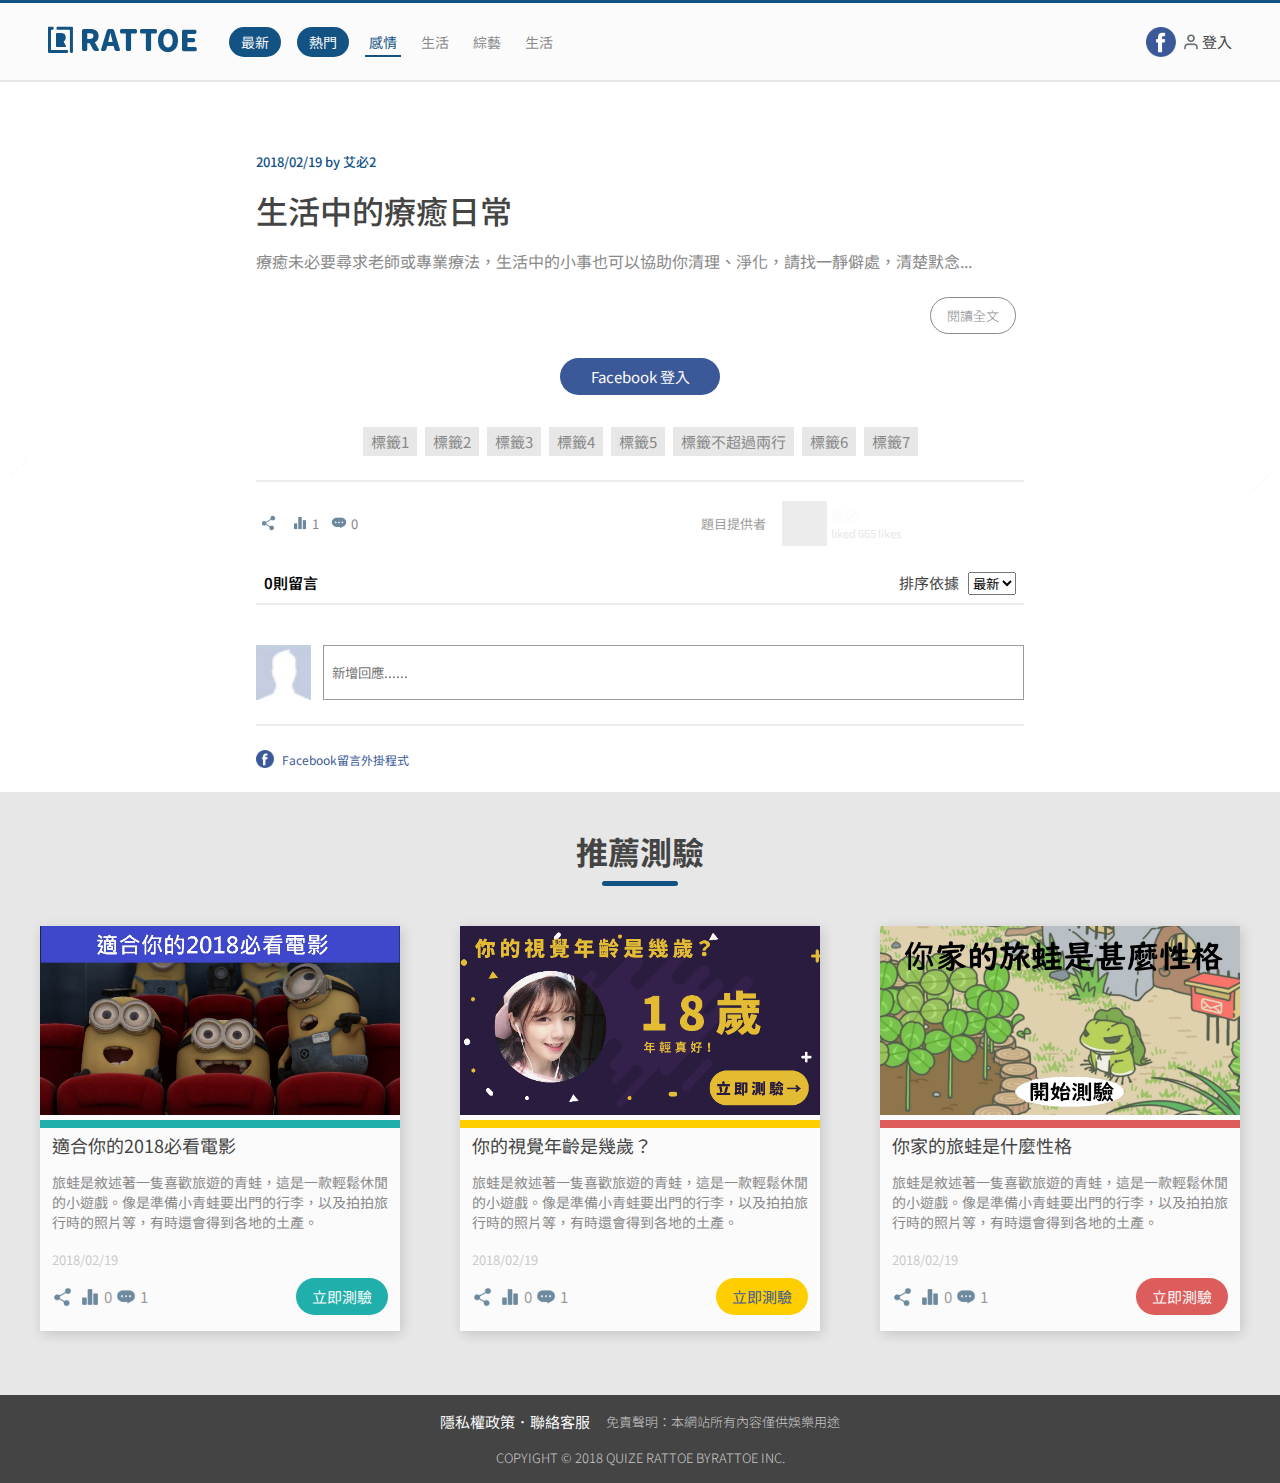
==== commit e5ca71b5: "make a test" ====
--- a/content.html
+++ b/content.html
@@ -18,7 +18,7 @@
                 <img src="./image/assets/pic_l.png" alt="">
             </div>
             <div class="content-info">
-                <div class="date">2018/02/19 by 艾必</div>
+                <div class="date">2018/02/19 by 艾必2</div>
                 <h2>生活中的療癒日常</h2>
                 <p>療癒未必要尋求老師或專業療法，生活中的小事也可以協助你清理、淨化，請找一靜僻處，清楚默念...</p>
                 <div class="btn-area">
--- a/css/index.css
+++ b/css/index.css
@@ -489,6 +489,9 @@
   -webkit-box-direction: normal;
       -ms-flex-direction: column;
           flex-direction: column;
+  -webkit-box-pack: justify;
+      -ms-flex-pack: justify;
+          justify-content: space-between;
   width: 30%;
   padding: 16px;
   background-color: #FBFBFB;
@@ -659,6 +662,7 @@
   background: #FBFBFB;
   width: 30%;
   padding: 0 0 12px 0;
+  text-decoration: none;
 }
 
 @media (max-width: 768px) {
@@ -941,7 +945,6 @@
   font-size: 18px;
   color: #FBFBFB;
   background: #135384;
-  padding: 4px 16px;
   width: 100%;
   max-width: 180px;
 }
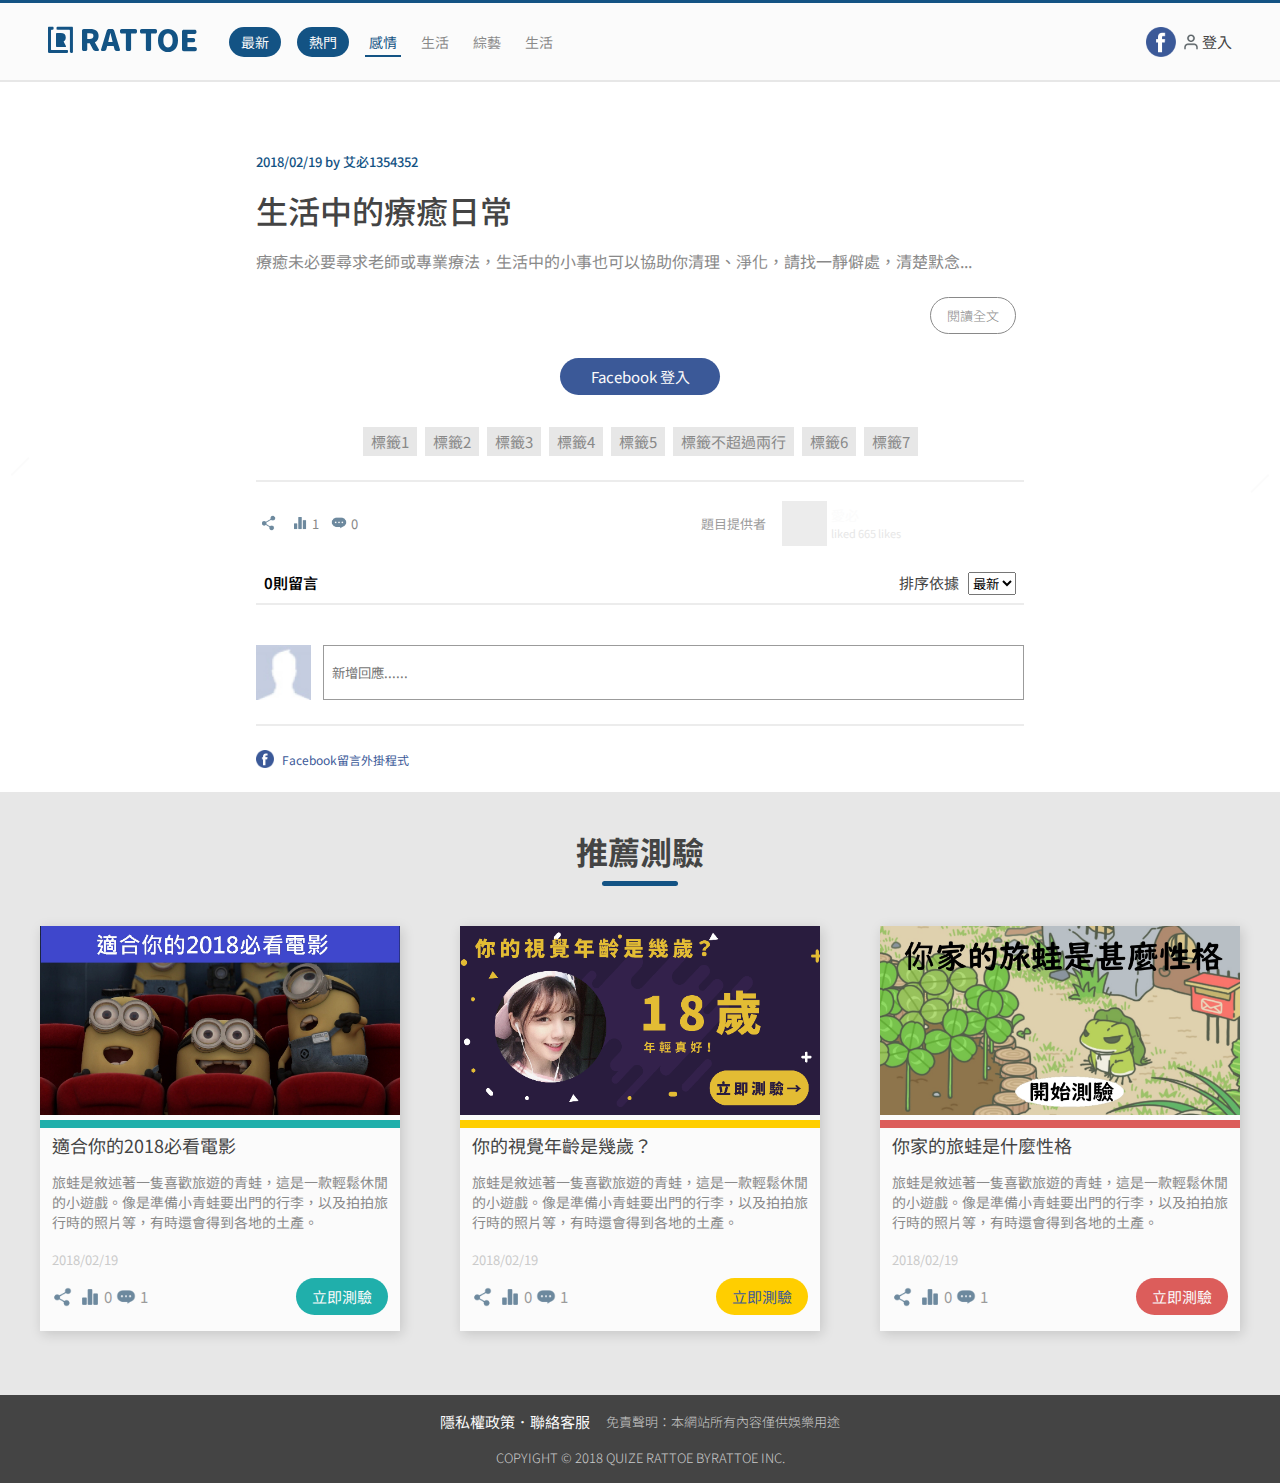
==== commit fbd5d90e: "分支檔案測試" ====
--- a/content.html
+++ b/content.html
@@ -18,7 +18,7 @@
                 <img src="./image/assets/pic_l.png" alt="">
             </div>
             <div class="content-info">
-                <div class="date">2018/02/19 by 艾必2</div>
+                <div class="date">2018/02/19 by 艾必1354352</div>
                 <h2>生活中的療癒日常</h2>
                 <p>療癒未必要尋求老師或專業療法，生活中的小事也可以協助你清理、淨化，請找一靜僻處，清楚默念...</p>
                 <div class="btn-area">
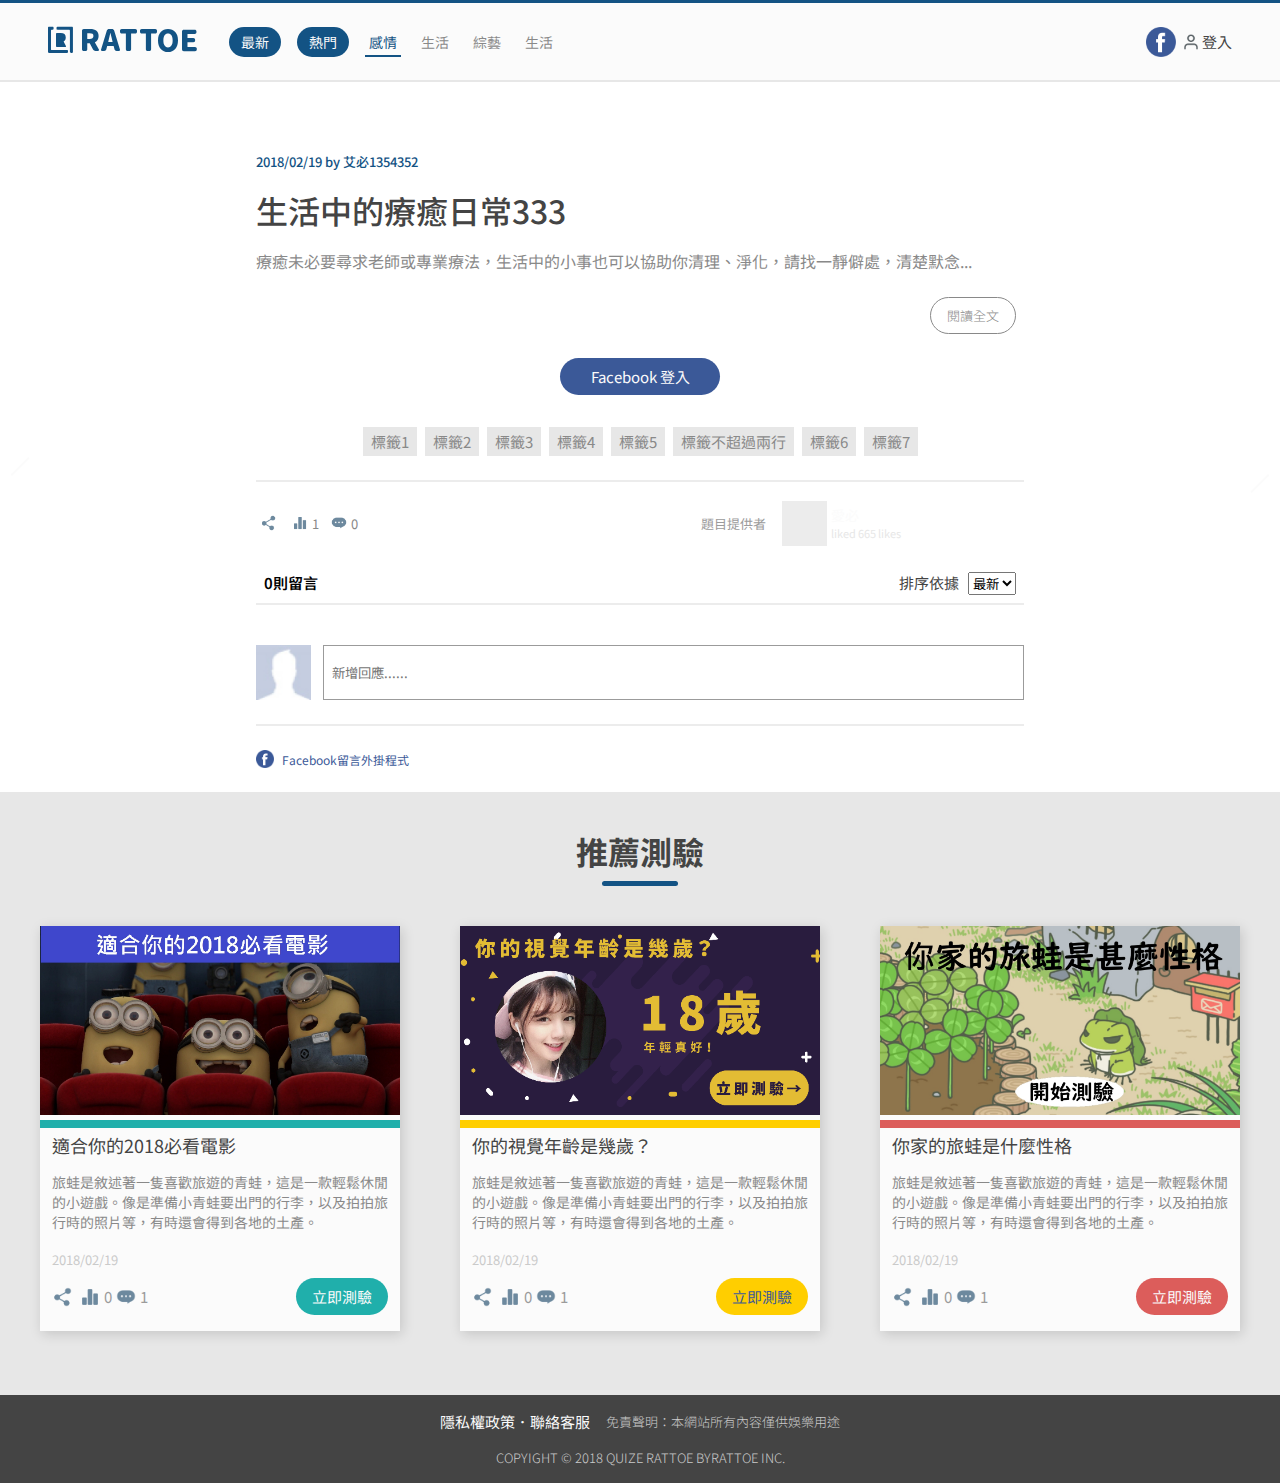
==== commit 68f1218a: "01221007test" ====
--- a/content.html
+++ b/content.html
@@ -19,7 +19,7 @@
             </div>
             <div class="content-info">
                 <div class="date">2018/02/19 by 艾必1354352</div>
-                <h2>生活中的療癒日常</h2>
+                <h2>生活中的療癒日常333</h2>
                 <p>療癒未必要尋求老師或專業療法，生活中的小事也可以協助你清理、淨化，請找一靜僻處，清楚默念...</p>
                 <div class="btn-area">
                     <div class="outline-btn">閱讀全文</div>
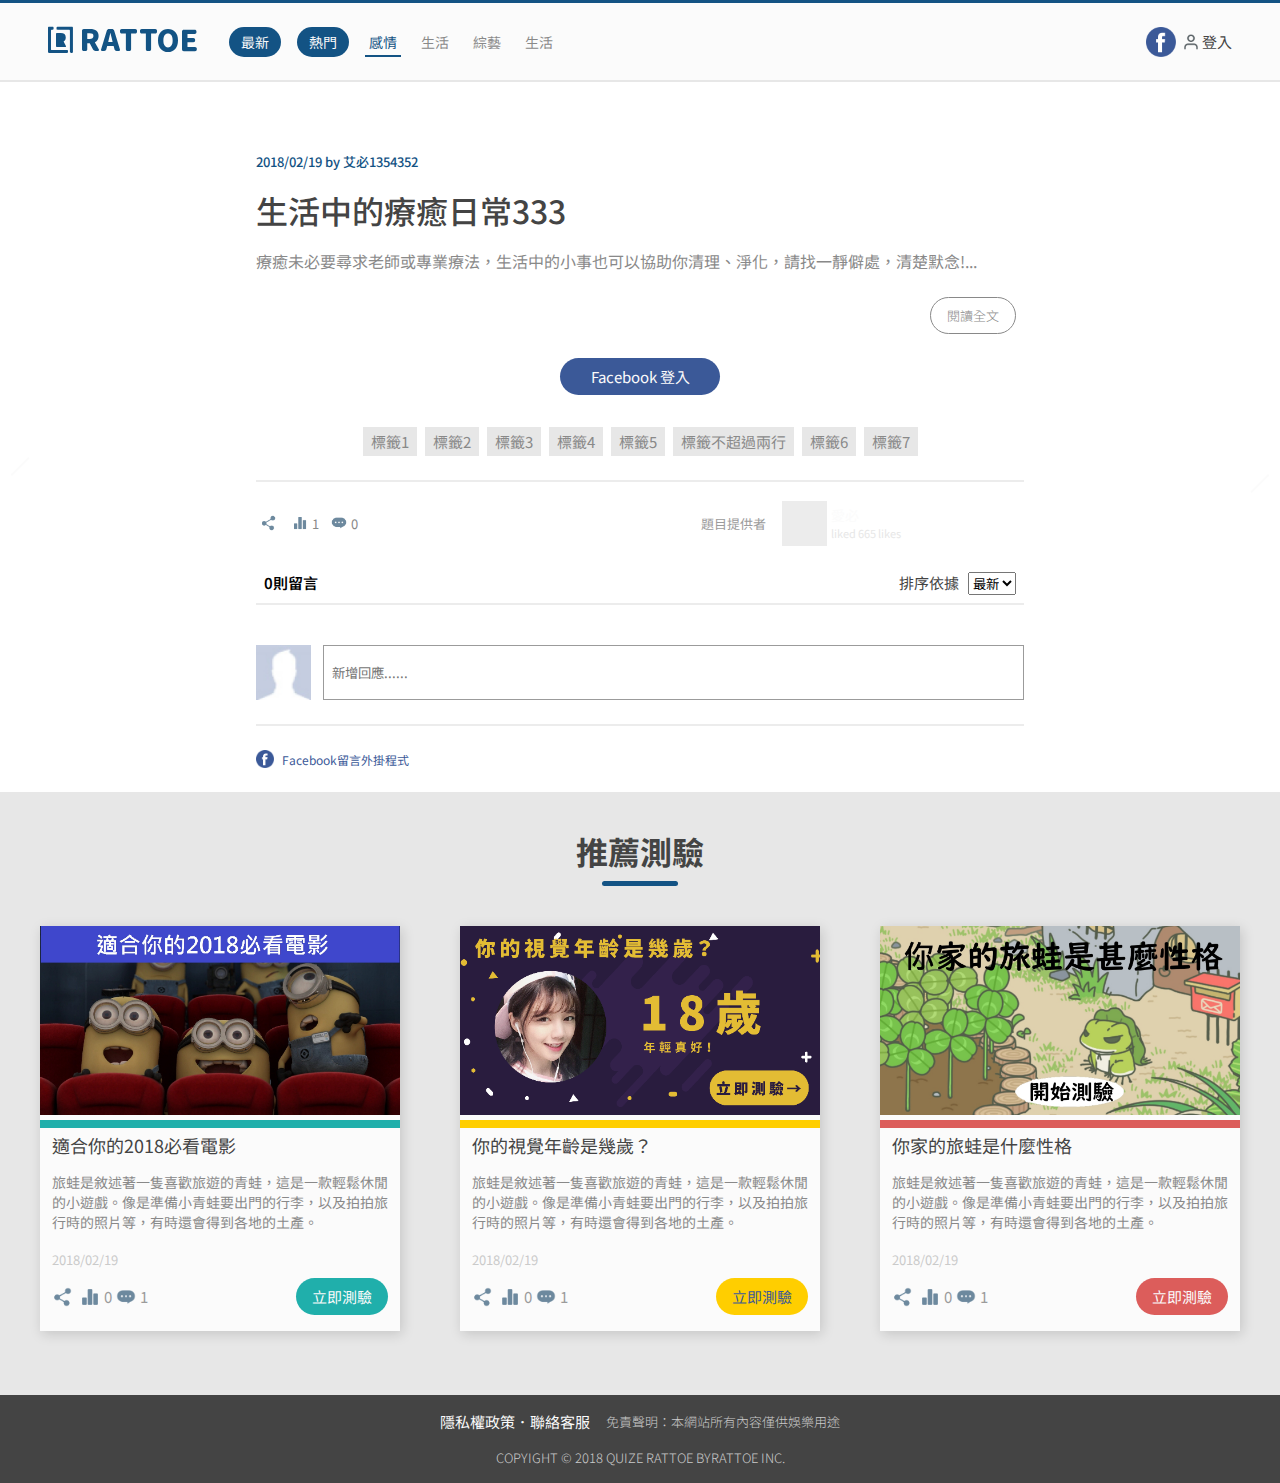
==== commit b4fb20bf: "test0205" ====
--- a/content.html
+++ b/content.html
@@ -4,7 +4,7 @@
     <meta charset="UTF-8">
     <meta http-equiv="X-UA-Compatible" content="IE=edge">
     <meta name="viewport" content="width=device-width, initial-scale=1.0">
-    <title>inner</title>
+    <title>inner_20250203</title>
     <link rel="stylesheet" href="./css/index.css" />
     <link rel="stylesheet" href="./css/content.css" />
     <script src="https://ajax.googleapis.com/ajax/libs/jquery/1.11.3/jquery.min.js"></script>
@@ -20,7 +20,7 @@
             <div class="content-info">
                 <div class="date">2018/02/19 by 艾必1354352</div>
                 <h2>生活中的療癒日常333</h2>
-                <p>療癒未必要尋求老師或專業療法，生活中的小事也可以協助你清理、淨化，請找一靜僻處，清楚默念...</p>
+                <p>療癒未必要尋求老師或專業療法，生活中的小事也可以協助你清理、淨化，請找一靜僻處，清楚默念!...</p>
                 <div class="btn-area">
                     <div class="outline-btn">閱讀全文</div>
                 </div>
